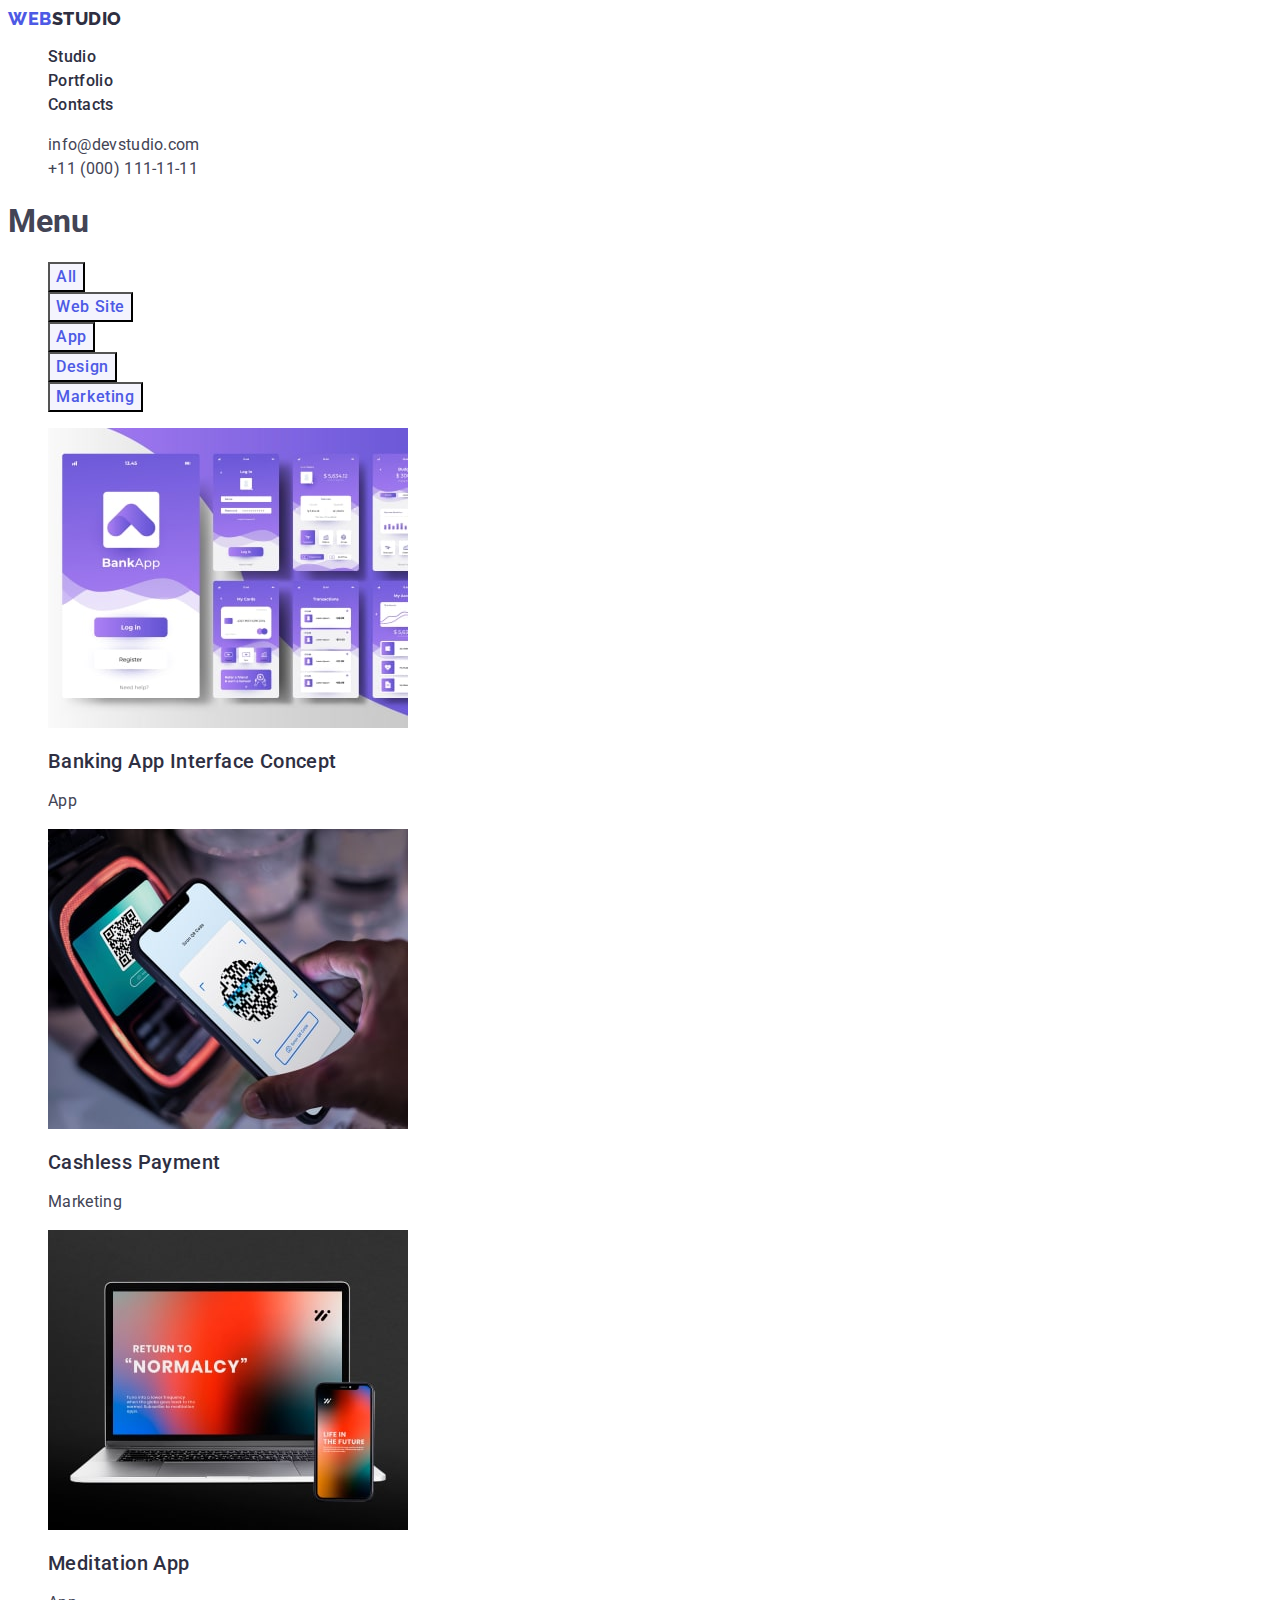
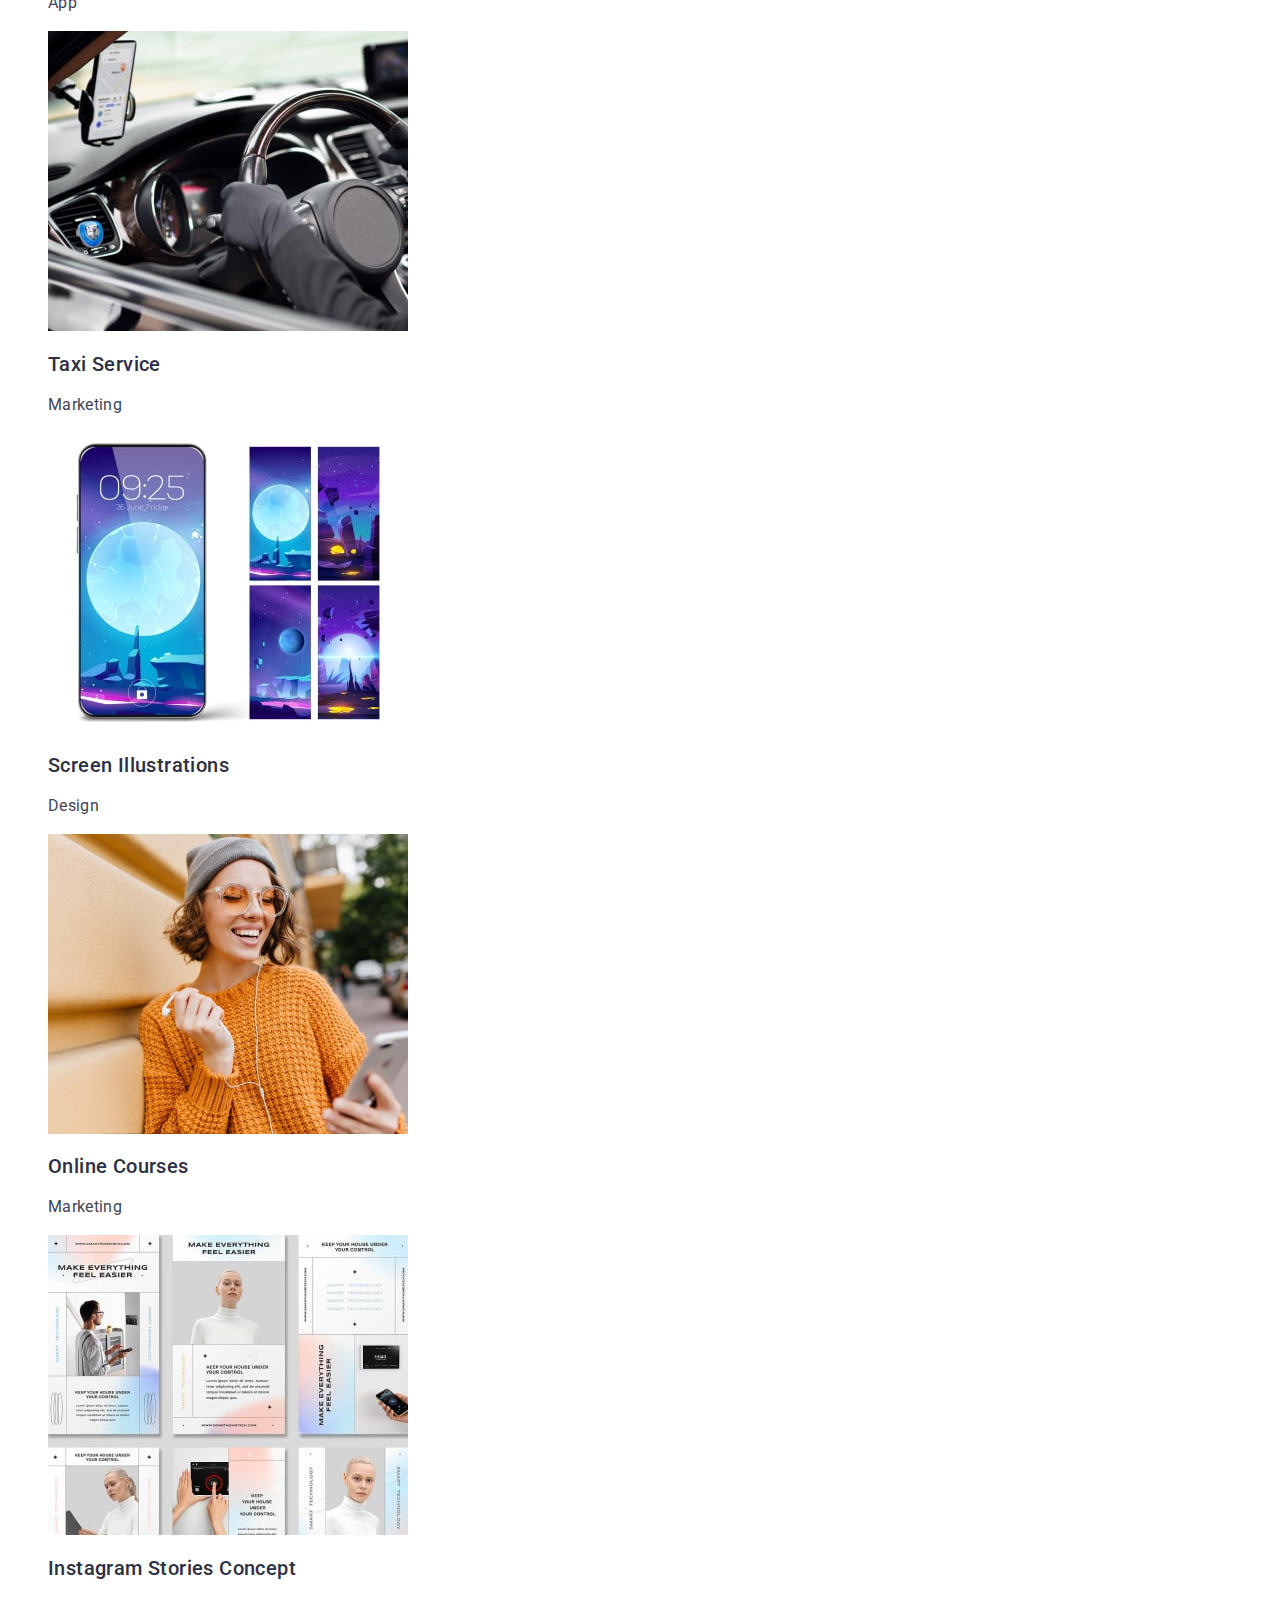
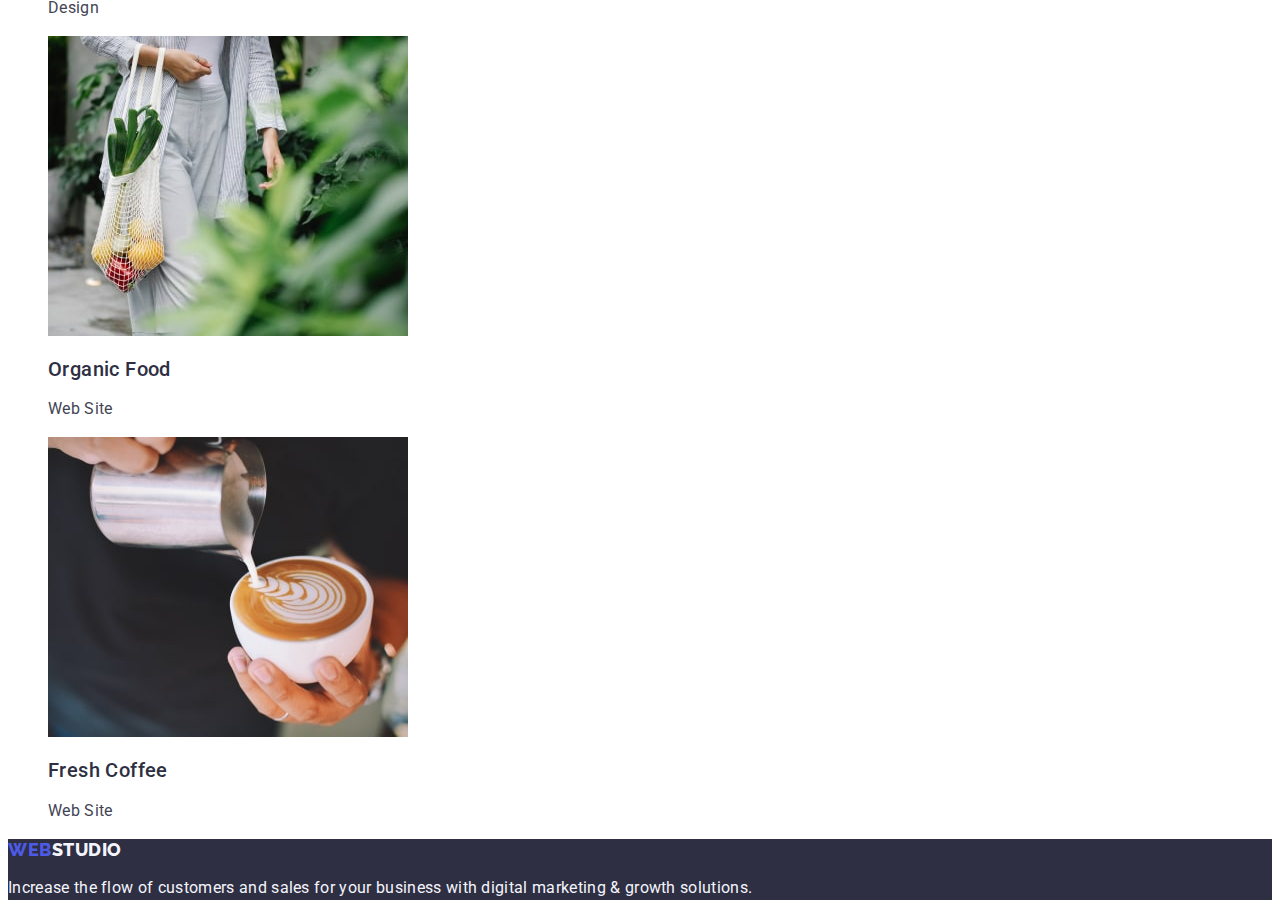
==== portfolio.html @ b3985330 "hw3" ====
<!DOCTYPE html>
<html lang="en">
  <head>
    <meta charset="UTF-8" />
    <meta name="viewport" content="width=device-width, initial-scale=1.0" />
    <title>Portfolio</title>
    <link rel="preconnect" href="https://fonts.googleapis.com" />
    <link rel="preconnect" href="https://fonts.gstatic.com" crossorigin />
    <link
      href="https://fonts.googleapis.com/css2?family=Raleway:wght@800&family=Roboto:wght@400;500;700;900&display=swap"
      rel="stylesheet"
    />
    <link rel="stylesheet" href="./css/styles.css" />
  </head>

  <body>
    <header class="header">
      <nav class="header-nav">
        <a href="./index.html" class="header-logo link"
          >Web<span class="header-logo-accent">Studio</span></a
        >
        <ul class="list">
          <li><a href="./index.html" class="nav-li link">Studio</a></li>
          <li><a href="./portfolio.html" class="nav-li link">Portfolio</a></li>
          <li><a href="" class="nav-li link">Contacts</a></li>
        </ul>
      </nav>
      <address class="contacts">
        <ul class="list">
          <li>
            <a href="mailto:info@devstudio.com" class="link"
              >info@devstudio.com</a
            >
          </li>
          <li>
            <a href="tel:+110001111111" class="link">+11 (000) 111-11-11</a>
          </li>
        </ul>
      </address>
    </header>

    <main>
      <section class="menu">
        <h1>Menu</h1>
        <ul class="list">
          <li><button type="button" class="menu-button">All</button></li>
          <li><button type="button" class="menu-button">Web Site</button></li>
          <li><button type="button" class="menu-button">App</button></li>
          <li><button type="button" class="menu-button">Design</button></li>
          <li><button type="button" class="menu-button">Marketing</button></li>
        </ul>

        <ul class="list">
          <li>
            <a href="" class="link">
              <img
                src="./images/Banking-App.jpg"
                alt="Banking App"
                width="360"
                height="300"
              />
              <h2 class="photo-title">Banking App Interface Concept</h2>
              <p class="photo-text">App</p>
            </a>
          </li>

          <li>
            <a href="" class="link">
              <img
                src="./images/Cashless-Payment.jpg"
                alt="Cashless Payment"
                width="360"
                height="300"
              />
              <h2 class="photo-title">Cashless Payment</h2>
              <p class="photo-text">Marketing</p>
            </a>
          </li>

          <li>
            <a href="" class="link">
              <img
                src="./images/Meditation-App.jpg"
                alt="Meditation App"
                width="360"
                height="300"
              />
              <h2 class="photo-title">Meditation App</h2>
              <p class="photo-text">App</p>
            </a>
          </li>

          <li>
            <a href="" class="link">
              <img
                src="./images/Taxi-Service.jpg"
                alt="Taxi Service"
                width="360"
                height="300"
              />
              <h2 class="photo-title">Taxi Service</h2>
              <p class="photo-text">Marketing</p>
            </a>
          </li>

          <li>
            <a href="" class="link">
              <img
                src="./images/Screen-Illustrations.jpg"
                alt="Screen Illustrations"
                width="360"
                height="300"
              />
              <h2 class="photo-title">Screen Illustrations</h2>
              <p class="photo-text">Design</p>
            </a>
          </li>

          <li>
            <a href="" class="link">
              <img
                src="./images/Online-Courses.jpg"
                alt="Online Courses"
                width="360"
                height="300"
              />
              <h2 class="photo-title">Online Courses</h2>
              <p class="photo-text">Marketing</p>
            </a>
          </li>

          <li>
            <a href="" class="link">
              <img
                src="./images/Instagram-Stories.jpg"
                alt="Instagram Stories Concept"
                width="360"
                height="300"
              />
              <h2 class="photo-title">Instagram Stories Concept</h2>
              <p class="photo-text">Design</p>
            </a>
          </li>

          <li>
            <a href="" class="link">
              <img
                src="./images/Organic-Food.jpg"
                alt="Organic Food"
                width="360"
                height="300"
              />
              <h2 class="photo-title">Organic Food</h2>
              <p class="photo-text">Web Site</p>
            </a>
          </li>

          <li>
            <a href="" class="link">
              <img
                src="./images/Fresh-Coffee.jpg"
                alt="Fresh Coffee"
                width="360"
                height="300"
              />
              <h2 class="photo-title">Fresh Coffee</h2>
              <p class="photo-text">Web Site</p>
            </a>
          </li>
        </ul>
      </section>
    </main>

    <footer class="footer">
      <a href="./index.html" class="footer-logo link"
        >Web<span class="footer-logo-accent link">Studio</span></a
      >
      <p class="footer-text">
        Increase the flow of customers and sales for your business with digital
        marketing & growth solutions.
      </p>
    </footer>
  </body>
</html>
---- css/styles.css ----
:root {
  --accent-color: #4d5ae5;
  --white-color: #ffffff;
}

body {
  font-family: "Roboto", sans-serif;
  color: #434455;
  background-color: var(--white-color);
}

.link {
  text-decoration: none;
  color: #434455;
}
.link:hover,
.link:focus {
  color: #404bbf;
}
/*----HEADER-----*/

.header-logo {
  color: var(--accent-color);
  text-transform: uppercase;
  font-family: "Raleway", sans-serif;
  font-size: 18px;
  font-weight: 800;
  line-height: 1.17;
  letter-spacing: 0.03em;
  text-decoration: none;
}
.header-logo-accent {
  color: #2e2f42;
}
.list {
  list-style: none;
}

.nav-li {
  font-size: 16px;
  font-weight: 500;
  line-height: 1.5;
  letter-spacing: 0.02em;
  color: #2e2f42;
}

.contacts {
  font-size: 16px;
  font-weight: 400;
  line-height: 1.5;
  letter-spacing: 0.02em;
  font-style: normal;
}

/*----section 1-----*/
.solutions {
  background-color: #2e2f42;
  text-align: center;
}
.solutions-title {
  font-size: 56px;
  font-weight: 700;
  line-height: 1.07;
  letter-spacing: 0.02em;
  color: #ffffff;
}
.solutions-button {
  color: var(--white-color);
  background-color: var(--accent-color);
  font-family: "Roboto", sans-serif;
  font-size: 16px;
  font-weight: 500;
  line-height: 1.5;
  letter-spacing: 0.04em;
  cursor: pointer;
}
.solutions-button:hover,
.solutions-button:focus {
  background-color: #404bbf;
}

/*----section 2-----*/
.advantages {
  text-align: left;
}

.advantages-title {
  font-size: 20px;
  font-weight: 500;
  line-height: 1.2;
  letter-spacing: 0.02em;
  color: #2e2f42;
}

.advantages-text {
  font-size: 16px;
  font-weight: 400;
  line-height: 1.5;
  letter-spacing: 0.02em;
  color: #434455;
}

/*----section 3-----*/
.activity {
  text-transform: capitalize;
}

.activity-title {
  font-size: 36px;
  font-weight: 700;
  line-height: 1.11;
  letter-spacing: 0.02em;
  color: #2e2f42;
  text-align: center;
}

/*----section 4-----*/
.team {
  background-color: #f4f4fd;
  text-align: center;
}
.team-title {
  font-size: 36px;
  font-weight: 700;
  line-height: 1.11;
  letter-spacing: 0.02em;
  text-transform: capitalize;
  color: #2e2f42;
}
.worker {
  background-color: #ffffff;
}
.team-title-second {
  font-size: 20px;
  font-weight: 500;
  line-height: 1.2;
  letter-spacing: 0.02em;
  color: #2e2f42;
}
.team-text {
  font-size: 16px;
  font-weight: 400;
  line-height: 1.5;
  letter-spacing: 0.02em;
  color: #434455;
}

/*----footer-----*/
.footer {
  background-color: #2e2f42;
}
.footer-logo {
  font-family: "Raleway", sans-serif;
  font-size: 18px;
  font-weight: 800;
  line-height: 1.17;
  letter-spacing: 0.03em;
  color: var(--accent-color);
  text-transform: uppercase;
}
.footer-logo-accent {
  color: #f4f4fd;
}
.footer-text {
  font-size: 16px;
  font-weight: 400;
  line-height: 1.5;
  letter-spacing: 0.02em;
  color: #f4f4fd;
}

/*----PAGE 2-----*/
.menu-button {
  font-family: "Roboto", sans-serif;
  font-size: 16px;
  font-weight: 500;
  line-height: 1.5;
  letter-spacing: 0.04em;
  text-align: center;
  color: var(--accent-color);
  background-color: #f4f4fd;
  cursor: pointer;
}
.menu-button:hover,
.menu-button:focus {
  color: #ffffff;
  background-color: #404bbf;
}
.photo-title {
  font-size: 20px;
  font-weight: 500;
  line-height: 1.2;
  letter-spacing: 0.02em;
  color: #2e2f42;
}
.photo-text {
  font-size: 16px;
  font-weight: 400;
  line-height: 1.5;
  letter-spacing: 0.02em;
  color: #434455;
}
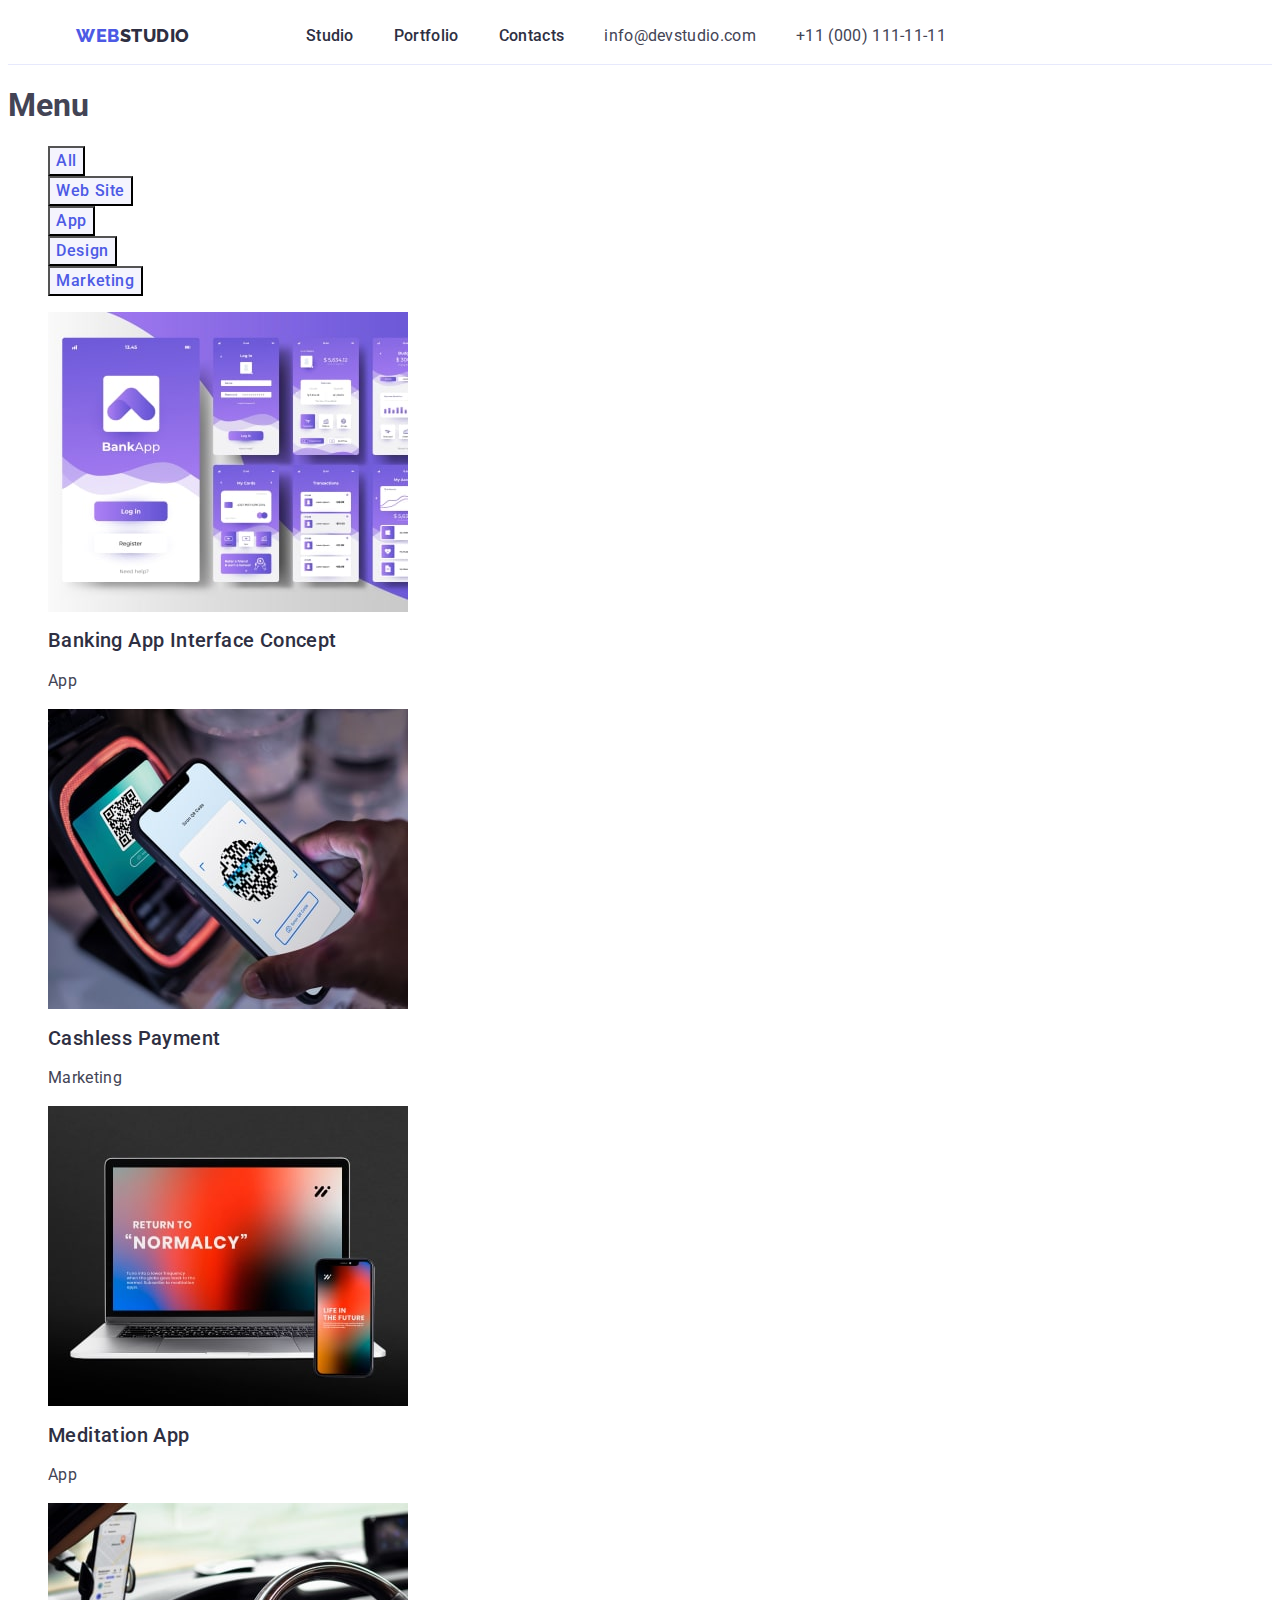
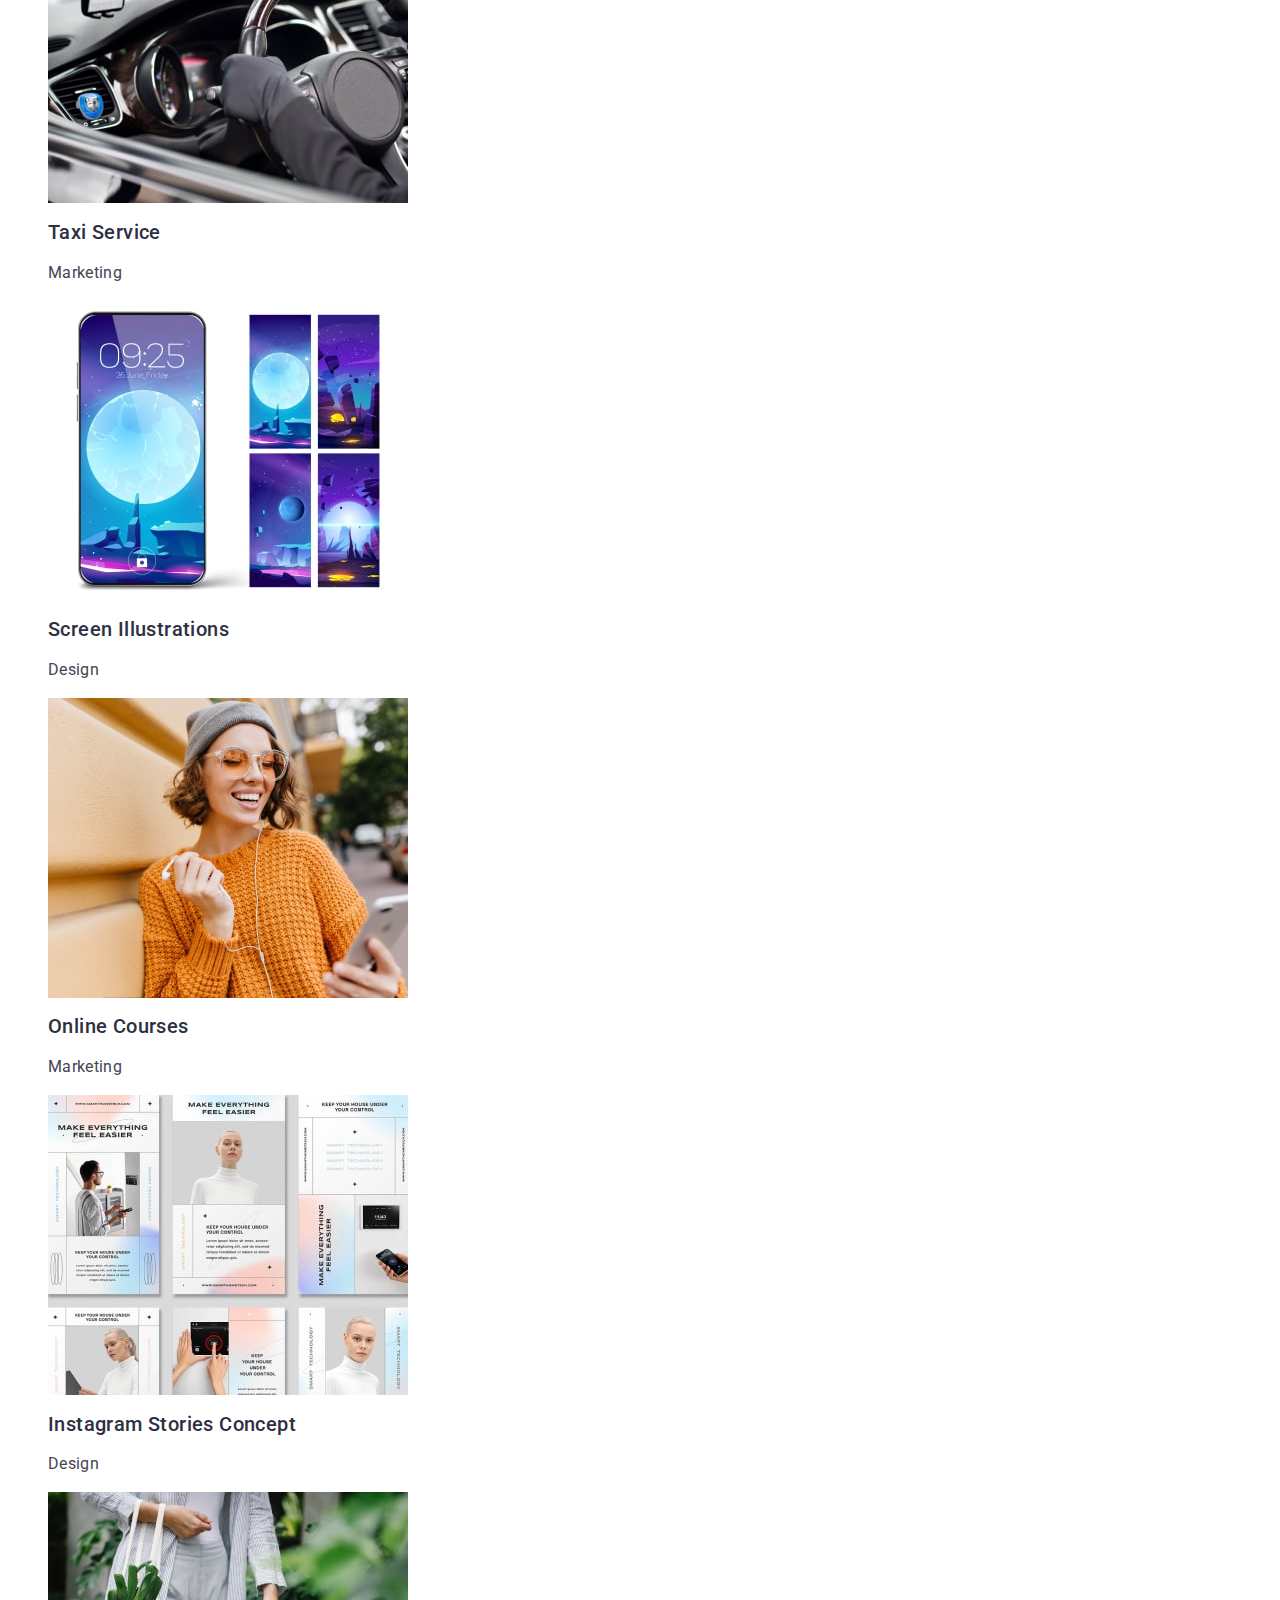
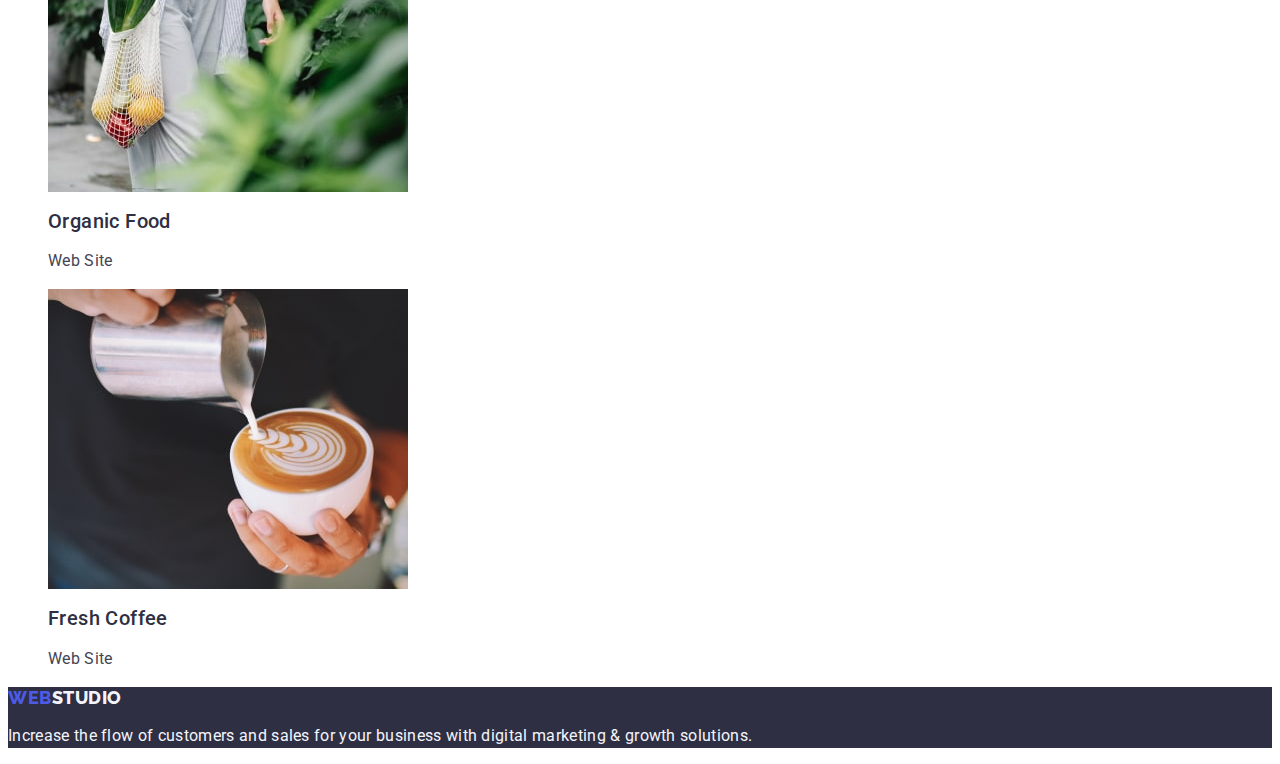
==== commit afb952d3: "heeeadeeer" ====
--- a/portfolio.html
+++ b/portfolio.html
@@ -14,29 +14,34 @@
   </head>
 
   <body>
+    <body>
     <header class="header">
-      <nav class="header-nav">
-        <a href="./index.html" class="header-logo link"
-          >Web<span class="header-logo-accent">Studio</span></a
-        >
-        <ul class="list">
-          <li><a href="./index.html" class="nav-li link">Studio</a></li>
-          <li><a href="./portfolio.html" class="nav-li link">Portfolio</a></li>
-          <li><a href="" class="nav-li link">Contacts</a></li>
-        </ul>
-      </nav>
-      <address class="contacts">
-        <ul class="list">
-          <li>
-            <a href="mailto:info@devstudio.com" class="link"
-              >info@devstudio.com</a
-            >
-          </li>
-          <li>
-            <a href="tel:+110001111111" class="link">+11 (000) 111-11-11</a>
-          </li>
-        </ul>
-      </address>
+      <div class="header-container container">
+        <nav class="header-nav">
+          <a href="./index.html" class="header-logo link"
+            >Web<span class="header-logo-accent">Studio</span></a
+          >
+          <ul class="list nav-menu">
+            <li><a href="./index.html" class="nav-li link">Studio</a></li>
+            <li>
+              <a href="./portfolio.html" class="nav-li link">Portfolio</a>
+            </li>
+            <li><a href="" class="nav-li link">Contacts</a></li>
+          </ul>
+        </nav>
+        <address class="contacts">
+          <ul class="list contacts-list">
+            <li>
+              <a href="mailto:info@devstudio.com" class="link"
+                >info@devstudio.com</a
+              >
+            </li>
+            <li>
+              <a href="tel:+110001111111" class="link">+11 (000) 111-11-11</a>
+            </li>
+          </ul>
+        </address>
+      </div>
     </header>
 
     <main>
--- a/css/styles.css
+++ b/css/styles.css
@@ -1,3 +1,9 @@
+*,
+::before,
+::after {
+  box-sizing: border-box;
+}
+
 :root {
   --accent-color: #4d5ae5;
   --white-color: #ffffff;
@@ -28,6 +34,7 @@
   line-height: 1.17;
   letter-spacing: 0.03em;
   text-decoration: none;
+  margin-right: 76px;
 }
 .header-logo-accent {
   color: #2e2f42;
@@ -42,6 +49,7 @@
   line-height: 1.5;
   letter-spacing: 0.02em;
   color: #2e2f42;
+  padding: 24px 0;
 }
 
 .contacts {
@@ -157,6 +165,7 @@
   letter-spacing: 0.03em;
   color: var(--accent-color);
   text-transform: uppercase;
+  margin-bottom: 16px;
 }
 .footer-logo-accent {
   color: #f4f4fd;
@@ -200,3 +209,36 @@
   letter-spacing: 0.02em;
   color: #434455;
 }
+
+/*-----------------HW3--------------*/
+.container {
+  width: 1158px;
+  margin-left: auto;
+  margin-right: auto;
+  padding-left: 15px;
+  padding-right: 15px;
+}
+.header {
+  border-bottom: 1px solid #e7e9fc;
+}
+.header-container {
+  display: flex;
+  align-items: center;
+}
+.header-nav {
+  display: flex;
+  align-items: center;
+}
+.nav-menu {
+  display: flex;
+  align-items: center;
+  gap: 40px;
+}
+.contacts-list {
+  display: flex;
+  gap: 40px;
+}
+
+img {
+  display: block;
+}
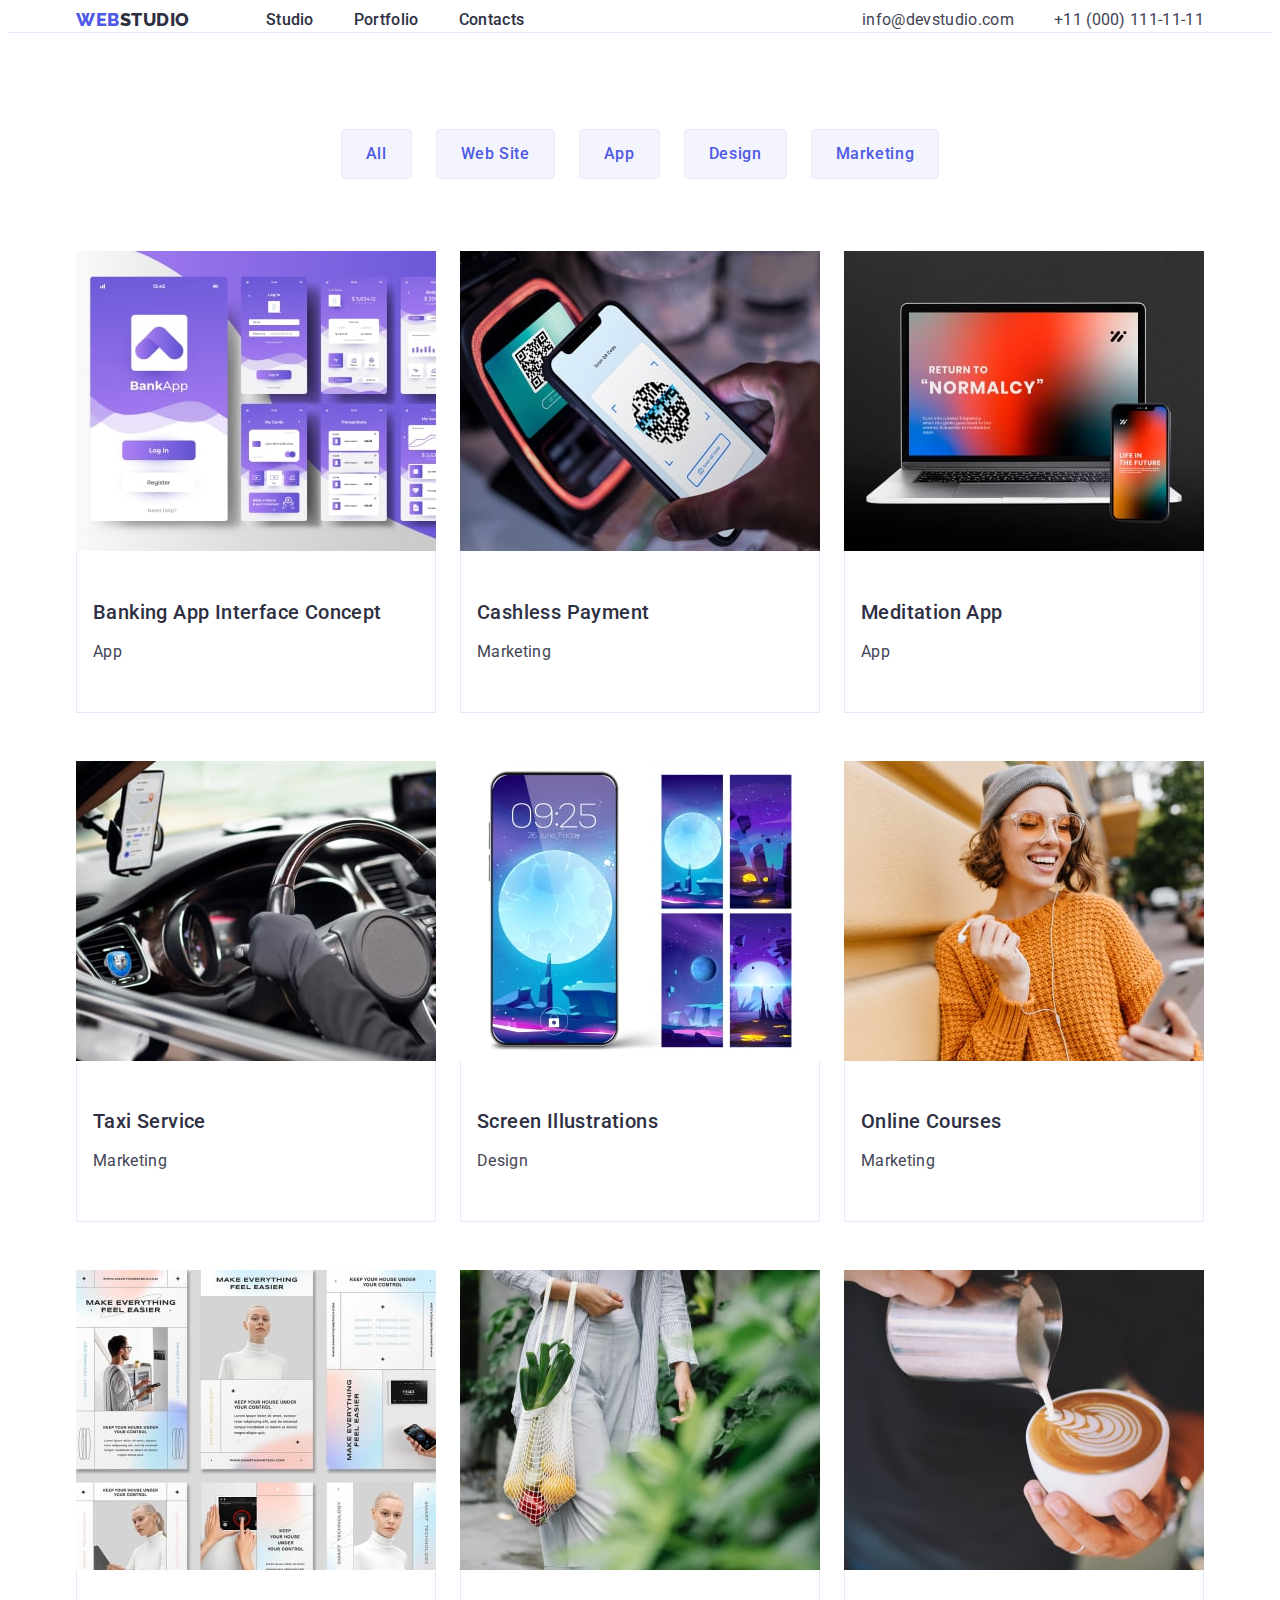
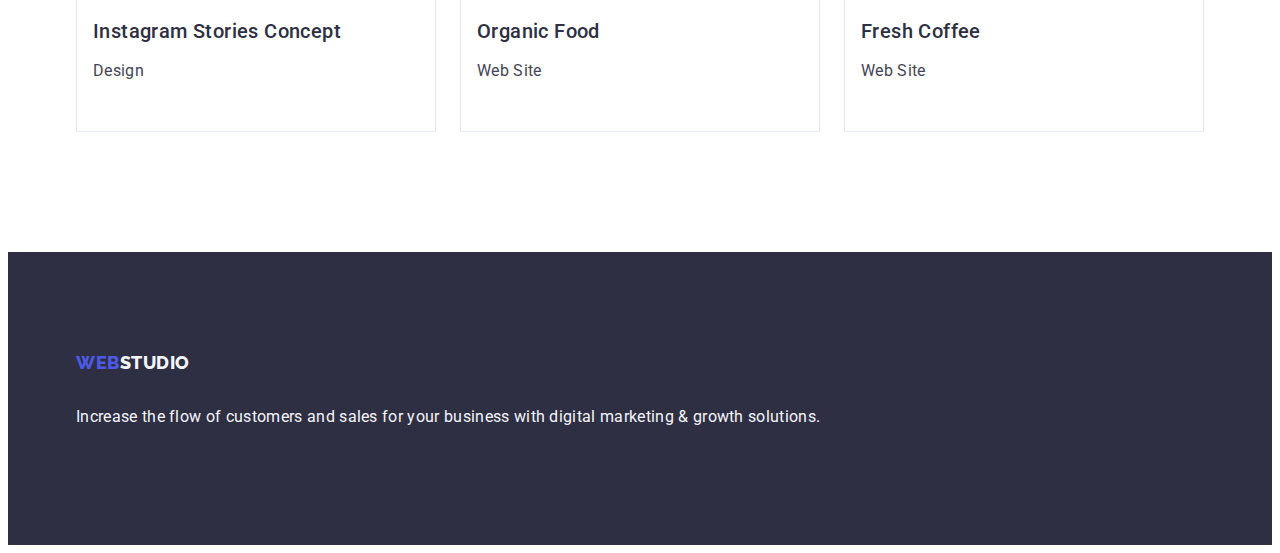
==== commit 2c3577cf: "visually-hidden" ====
--- a/portfolio.html
+++ b/portfolio.html
@@ -4,6 +4,13 @@
     <meta charset="UTF-8" />
     <meta name="viewport" content="width=device-width, initial-scale=1.0" />
     <title>Portfolio</title>
+    <link
+      rel="stylesheet"
+      href="https://cdnjs.cloudflare.com/ajax/libs/modern-normalize/2.0.0/modern-normalize.min.css"
+      integrity="sha512-4xo8blKMVCiXpTaLzQSLSw3KFOVPWhm/TRtuPVc4WG6kUgjH6J03IBuG7JZPkcWMxJ5huwaBpOpnwYElP/m6wg=="
+      crossorigin="anonymous"
+      referrerpolicy="no-referrer"
+    />
     <link rel="preconnect" href="https://fonts.googleapis.com" />
     <link rel="preconnect" href="https://fonts.gstatic.com" crossorigin />
     <link
@@ -14,7 +21,6 @@
   </head>
 
   <body>
-    <body>
     <header class="header">
       <div class="header-container container">
         <nav class="header-nav">
@@ -46,144 +52,168 @@
 
     <main>
       <section class="menu">
-        <h1>Menu</h1>
-        <ul class="list">
-          <li><button type="button" class="menu-button">All</button></li>
-          <li><button type="button" class="menu-button">Web Site</button></li>
-          <li><button type="button" class="menu-button">App</button></li>
-          <li><button type="button" class="menu-button">Design</button></li>
-          <li><button type="button" class="menu-button">Marketing</button></li>
-        </ul>
-
-        <ul class="list">
-          <li>
-            <a href="" class="link">
-              <img
-                src="./images/Banking-App.jpg"
-                alt="Banking App"
-                width="360"
-                height="300"
-              />
-              <h2 class="photo-title">Banking App Interface Concept</h2>
-              <p class="photo-text">App</p>
-            </a>
-          </li>
-
-          <li>
-            <a href="" class="link">
-              <img
-                src="./images/Cashless-Payment.jpg"
-                alt="Cashless Payment"
-                width="360"
-                height="300"
-              />
-              <h2 class="photo-title">Cashless Payment</h2>
-              <p class="photo-text">Marketing</p>
-            </a>
-          </li>
-
-          <li>
-            <a href="" class="link">
-              <img
-                src="./images/Meditation-App.jpg"
-                alt="Meditation App"
-                width="360"
-                height="300"
-              />
-              <h2 class="photo-title">Meditation App</h2>
-              <p class="photo-text">App</p>
-            </a>
-          </li>
-
-          <li>
-            <a href="" class="link">
-              <img
-                src="./images/Taxi-Service.jpg"
-                alt="Taxi Service"
-                width="360"
-                height="300"
-              />
-              <h2 class="photo-title">Taxi Service</h2>
-              <p class="photo-text">Marketing</p>
-            </a>
-          </li>
-
-          <li>
-            <a href="" class="link">
-              <img
-                src="./images/Screen-Illustrations.jpg"
-                alt="Screen Illustrations"
-                width="360"
-                height="300"
-              />
-              <h2 class="photo-title">Screen Illustrations</h2>
-              <p class="photo-text">Design</p>
-            </a>
-          </li>
-
-          <li>
-            <a href="" class="link">
-              <img
-                src="./images/Online-Courses.jpg"
-                alt="Online Courses"
-                width="360"
-                height="300"
-              />
-              <h2 class="photo-title">Online Courses</h2>
-              <p class="photo-text">Marketing</p>
-            </a>
-          </li>
-
-          <li>
-            <a href="" class="link">
-              <img
-                src="./images/Instagram-Stories.jpg"
-                alt="Instagram Stories Concept"
-                width="360"
-                height="300"
-              />
-              <h2 class="photo-title">Instagram Stories Concept</h2>
-              <p class="photo-text">Design</p>
-            </a>
-          </li>
-
-          <li>
-            <a href="" class="link">
-              <img
-                src="./images/Organic-Food.jpg"
-                alt="Organic Food"
-                width="360"
-                height="300"
-              />
-              <h2 class="photo-title">Organic Food</h2>
-              <p class="photo-text">Web Site</p>
-            </a>
-          </li>
-
-          <li>
-            <a href="" class="link">
-              <img
-                src="./images/Fresh-Coffee.jpg"
-                alt="Fresh Coffee"
-                width="360"
-                height="300"
-              />
-              <h2 class="photo-title">Fresh Coffee</h2>
-              <p class="photo-text">Web Site</p>
-            </a>
-          </li>
-        </ul>
+        <div class="container">
+          <h1 class="visually-hidden">Menu</h1>
+          <ul class="list menu-list">
+            <li><button type="button" class="menu-button">All</button></li>
+            <li><button type="button" class="menu-button">Web Site</button></li>
+            <li><button type="button" class="menu-button">App</button></li>
+            <li><button type="button" class="menu-button">Design</button></li>
+            <li>
+              <button type="button" class="menu-button">Marketing</button>
+            </li>
+          </ul>
+
+          <ul class="list photo-list">
+            <li class="photo">
+              <a href="" class="link">
+                <img
+                  src="./images/Banking-App.jpg"
+                  alt="Banking App"
+                  width="360"
+                  height="300"
+                />
+                <div class="photo-div">
+                  <h2 class="photo-title">Banking App Interface Concept</h2>
+                  <p class="photo-text">App</p>
+                </div>
+              </a>
+            </li>
+
+            <li class="photo">
+              <a href="" class="link">
+                <img
+                  src="./images/Cashless-Payment.jpg"
+                  alt="Cashless Payment"
+                  width="360"
+                  height="300"
+                />
+                <div class="photo-div">
+                  <h2 class="photo-title">Cashless Payment</h2>
+                  <p class="photo-text">Marketing</p>
+                </div>
+              </a>
+            </li>
+
+            <li class="photo">
+              <a href="" class="link">
+                <img
+                  src="./images/Meditation-App.jpg"
+                  alt="Meditation App"
+                  width="360"
+                  height="300"
+                />
+                <div class="photo-div">
+                  <h2 class="photo-title">Meditation App</h2>
+                  <p class="photo-text">App</p>
+                </div>
+              </a>
+            </li>
+
+            <li class="photo">
+              <a href="" class="link">
+                <img
+                  src="./images/Taxi-Service.jpg"
+                  alt="Taxi Service"
+                  width="360"
+                  height="300"
+                />
+                <div class="photo-div">
+                  <h2 class="photo-title">Taxi Service</h2>
+                  <p class="photo-text">Marketing</p>
+                </div>
+              </a>
+            </li>
+
+            <li class="photo">
+              <a href="" class="link">
+                <img
+                  src="./images/Screen-Illustrations.jpg"
+                  alt="Screen Illustrations"
+                  width="360"
+                  height="300"
+                />
+                <div class="photo-div">
+                  <h2 class="photo-title">Screen Illustrations</h2>
+                  <p class="photo-text">Design</p>
+                </div>
+              </a>
+            </li>
+
+            <li class="photo">
+              <a href="" class="link">
+                <img
+                  src="./images/Online-Courses.jpg"
+                  alt="Online Courses"
+                  width="360"
+                  height="300"
+                />
+                <div class="photo-div">
+                  <h2 class="photo-title">Online Courses</h2>
+                  <p class="photo-text">Marketing</p>
+                </div>
+              </a>
+            </li>
+
+            <li class="photo">
+              <a href="" class="link">
+                <img
+                  src="./images/Instagram-Stories.jpg"
+                  alt="Instagram Stories Concept"
+                  width="360"
+                  height="300"
+                />
+                <div class="photo-div">
+                  <h2 class="photo-title">Instagram Stories Concept</h2>
+                  <p class="photo-text">Design</p>
+                </div>
+              </a>
+            </li>
+
+            <li class="photo">
+              <a href="" class="link">
+                <img
+                  src="./images/Organic-Food.jpg"
+                  alt="Organic Food"
+                  width="360"
+                  height="300"
+                />
+                <div class="photo-div">
+                  <h2 class="photo-title">Organic Food</h2>
+                  <p class="photo-text">Web Site</p>
+                </div>
+              </a>
+            </li>
+
+            <li class="photo">
+              <a href="" class="link">
+                <img
+                  src="./images/Fresh-Coffee.jpg"
+                  alt="Fresh Coffee"
+                  width="360"
+                  height="300"
+                />
+                <div class="photo-div">
+                  <h2 class="photo-title">Fresh Coffee</h2>
+                  <p class="photo-text">Web Site</p>
+                </div>
+              </a>
+            </li>
+          </ul>
+        </div>
       </section>
     </main>
 
     <footer class="footer">
-      <a href="./index.html" class="footer-logo link"
-        >Web<span class="footer-logo-accent link">Studio</span></a
-      >
-      <p class="footer-text">
-        Increase the flow of customers and sales for your business with digital
-        marketing & growth solutions.
-      </p>
+      <div class="container">
+        <a href="./index.html" class="footer-logo link"
+          >Web<span class="footer-logo-accent link">Studio</span></a
+        >
+        <p class="footer-text">
+          Increase the flow of customers and sales for your business with
+          digital marketing & growth solutions.
+        </p>
+      </div>
     </footer>
   </body>
 </html>
--- a/css/styles.css
+++ b/css/styles.css
@@ -41,6 +41,8 @@
 }
 .list {
   list-style: none;
+  padding-left: 0;
+  margin: 0;
 }
 
 .nav-li {
@@ -58,12 +60,14 @@
   line-height: 1.5;
   letter-spacing: 0.02em;
   font-style: normal;
+  margin-left: auto;
 }
 
 /*----section 1-----*/
 .solutions {
   background-color: #2e2f42;
   text-align: center;
+  padding: 188px 0;
 }
 .solutions-title {
   font-size: 56px;
@@ -71,6 +75,7 @@
   line-height: 1.07;
   letter-spacing: 0.02em;
   color: #ffffff;
+  max-width: 496px;
 }
 .solutions-button {
   color: var(--white-color);
@@ -81,6 +86,11 @@
   line-height: 1.5;
   letter-spacing: 0.04em;
   cursor: pointer;
+  display: block;
+  min-width: 169px;
+  height: 56px;
+  border: none;
+  border-radius: 4px;
 }
 .solutions-button:hover,
 .solutions-button:focus {
@@ -90,6 +100,7 @@
 /*----section 2-----*/
 .advantages {
   text-align: left;
+  padding: 120px 0;
 }
 
 .advantages-title {
@@ -98,6 +109,7 @@
   line-height: 1.2;
   letter-spacing: 0.02em;
   color: #2e2f42;
+  margin-bottom: 8px;
 }
 
 .advantages-text {
@@ -111,6 +123,7 @@
 /*----section 3-----*/
 .activity {
   text-transform: capitalize;
+  padding-bottom: 120px;
 }
 
 .activity-title {
@@ -120,12 +133,13 @@
   letter-spacing: 0.02em;
   color: #2e2f42;
   text-align: center;
+  margin-bottom: 72px;
 }
 
 /*----section 4-----*/
 .team {
   background-color: #f4f4fd;
-  text-align: center;
+  padding: 120px 0;
 }
 .team-title {
   font-size: 36px;
@@ -134,9 +148,13 @@
   letter-spacing: 0.02em;
   text-transform: capitalize;
   color: #2e2f42;
+  text-align: center;
+  margin-bottom: 72px;
 }
 .worker {
   background-color: #ffffff;
+  width: calc((100% - 72px) / 4);
+  border-radius: 0px 0px 4px 4px;
 }
 .team-title-second {
   font-size: 20px;
@@ -144,6 +162,8 @@
   line-height: 1.2;
   letter-spacing: 0.02em;
   color: #2e2f42;
+  text-align: center;
+  margin-bottom: 8px;
 }
 .team-text {
   font-size: 16px;
@@ -151,11 +171,13 @@
   line-height: 1.5;
   letter-spacing: 0.02em;
   color: #434455;
+  text-align: center;
 }
 
 /*----footer-----*/
 .footer {
   background-color: #2e2f42;
+  padding: 100px 0;
 }
 .footer-logo {
   font-family: "Raleway", sans-serif;
@@ -166,6 +188,7 @@
   color: var(--accent-color);
   text-transform: uppercase;
   margin-bottom: 16px;
+  display: inline-block;
 }
 .footer-logo-accent {
   color: #f4f4fd;
@@ -189,11 +212,15 @@
   color: var(--accent-color);
   background-color: #f4f4fd;
   cursor: pointer;
+  padding: 12px 24px;
+  border: 1px solid #e7e9fc;
+  border-radius: 4px;
 }
 .menu-button:hover,
 .menu-button:focus {
   color: #ffffff;
   background-color: #404bbf;
+  border: 1px solid transparent;
 }
 .photo-title {
   font-size: 20px;
@@ -201,6 +228,7 @@
   line-height: 1.2;
   letter-spacing: 0.02em;
   color: #2e2f42;
+  margin-bottom: 8px;
 }
 .photo-text {
   font-size: 16px;
@@ -242,3 +270,59 @@
 img {
   display: block;
 }
+
+.advantages-list {
+  display: flex;
+  gap: 24px;
+}
+.advantages-element {
+  width: calc((100% - 72px) / 4);
+}
+.activity-list {
+  display: flex;
+  gap: 24px;
+}
+.activity-element {
+  width: calc((100% - 48px) / 3);
+}
+.team-list {
+  display: flex;
+  gap: 24px;
+}
+.name-team {
+  padding: 32px 16px;
+}
+.menu {
+  padding-top: 96px;
+  padding-bottom: 120px;
+}
+.menu-list {
+  display: flex;
+  justify-content: center;
+  gap: 24px;
+  margin-bottom: 72px;
+}
+.photo-list {
+  display: flex;
+  flex-wrap: wrap;
+  column-gap: 24px;
+  row-gap: 48px;
+}
+.photo {
+  width: calc((100% - 48px) / 3);
+}
+.photo-div {
+  padding: 32px 16px;
+  border: 1px solid #e7e9fc;
+  border-top: none;
+}
+.visually-hidden {
+  position: absolute;
+  overflow: hidden;
+  clip: rect(0 0 0 0);
+  height: 1px;
+  width: 1px;
+  margin: -1px;
+  padding: 0;
+  border: 0;
+}
